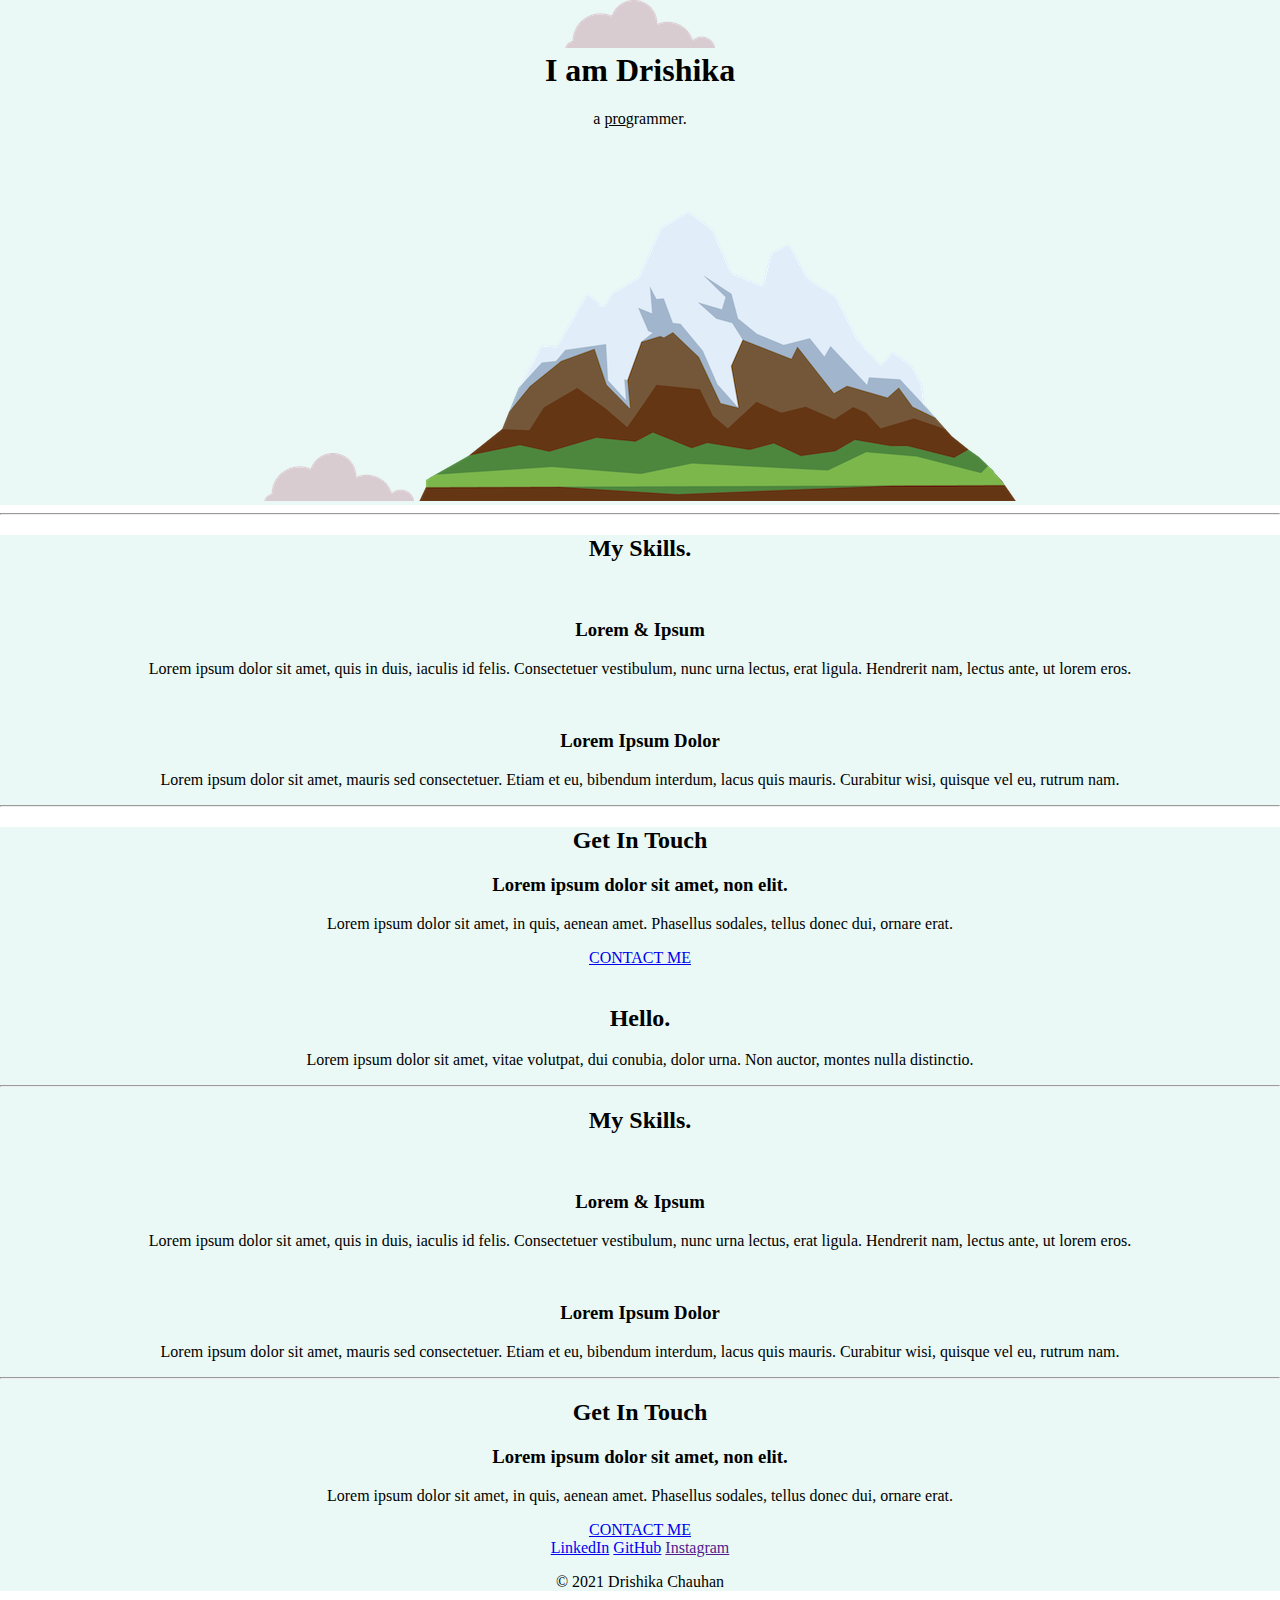
==== index.html @ bc863291 "Files added" ====
<!DOCTYPE html>
<html lang="en">
<head>
    <meta charset="UTF-8">
    <meta http-equiv="X-UA-Compatible" content="IE=edge">
    <meta name="viewport" content="width=device-width, initial-scale=1.0">

    <link rel = "stylesheet" type = "text/css" href="css/style.css">
    <link rel = "icon" href="favicon_new.ico">
    <title>Drishika Chauhan</title>

</head>
<body>

    <div class="top-container">
        <img src="images/cloud.png">
        <h1>I am Drishika</h1>
        <p>a <span class = "pro">pro</span>grammer.</p>
        <img src="images/cloud.png">
        <img src="images/mountain.png">
    </div>

    <div class="middle-container">
        
    </div>
    <hr>

    <div class="skills">
        <h2>My Skills.</h2>
        <div class="skill-row">
          <img class="" src="" alt="">
          <h3>Lorem & Ipsum</h3>
          <p>Lorem ipsum dolor sit amet, quis in duis, iaculis id felis. Consectetuer vestibulum, nunc urna lectus, erat ligula. Hendrerit nam, lectus ante, ut lorem eros.</p>
        </div>
        <div class="skill-row">
          <img class="" src="" alt="">
          <h3>Lorem Ipsum Dolor</h3>
          <p>Lorem ipsum dolor sit amet, mauris sed consectetuer. Etiam et eu, bibendum interdum, lacus quis mauris. Curabitur wisi, quisque vel eu, rutrum nam.</p>
        </div>
        <hr>
    </div>

    <div class="contact-me">
        <h2>Get In Touch</h2>
        <h3>Lorem ipsum dolor sit amet, non elit.</h3>
        <p>Lorem ipsum dolor sit amet, in quis, aenean amet. Phasellus sodales, tellus donec dui, ornare erat.</p>
        <a class="btn" href="mailto:name@email.com">CONTACT ME</a>
    </div>
      
</body>
</html>

<div class="middle-container">
    <div class="profile">
      <img src="" alt="">
      <h2>Hello.</h2>
      <p>Lorem ipsum dolor sit amet, vitae volutpat, dui conubia, dolor urna. Non auctor, montes nulla distinctio.</p>
    </div>
    <hr>
    <div class="skills">
      <h2>My Skills.</h2>
      <div class="skill-row">
        <img class="" src="" alt="">
        <h3>Lorem & Ipsum</h3>
        <p>Lorem ipsum dolor sit amet, quis in duis, iaculis id felis. Consectetuer vestibulum, nunc urna lectus, erat ligula. Hendrerit nam, lectus ante, ut lorem eros.</p>
      </div>
      <div class="skill-row">
        <img class="" src="" alt="">
        <h3>Lorem Ipsum Dolor</h3>
        <p>Lorem ipsum dolor sit amet, mauris sed consectetuer. Etiam et eu, bibendum interdum, lacus quis mauris. Curabitur wisi, quisque vel eu, rutrum nam.</p>
      </div>
    </div>
    <hr>
    <div class="contact-me">
      <h2>Get In Touch</h2>
      <h3>Lorem ipsum dolor sit amet, non elit.</h3>
      <p>Lorem ipsum dolor sit amet, in quis, aenean amet. Phasellus sodales, tellus donec dui, ornare erat.</p>
      <a class="btn" href="mailto:name@email.com">CONTACT ME</a>
    </div>
  </div>
  
  
  <div class="bottom-container">
    <a class="footer-link" href="https://www.linkedin.com/in/drishika-chauhan-647254206/">LinkedIn</a>
    <a class="footer-link" href="https://twitter.com/">GitHub</a>
    <a class="footer-link" href="">Instagram</a>
    <p>© 2021 Drishika Chauhan</p>
  </div>
---- css/style.css ----
div{
    background-color: #EAF9F5;   
}

.middle-container
{
    
}

.bottom-container
{
    
}

h1
{
    margin-top: 0px;
}

body
{
    margin: 0px;
    text-align: center;
}

.pro
{
    text-decoration: underline;
}
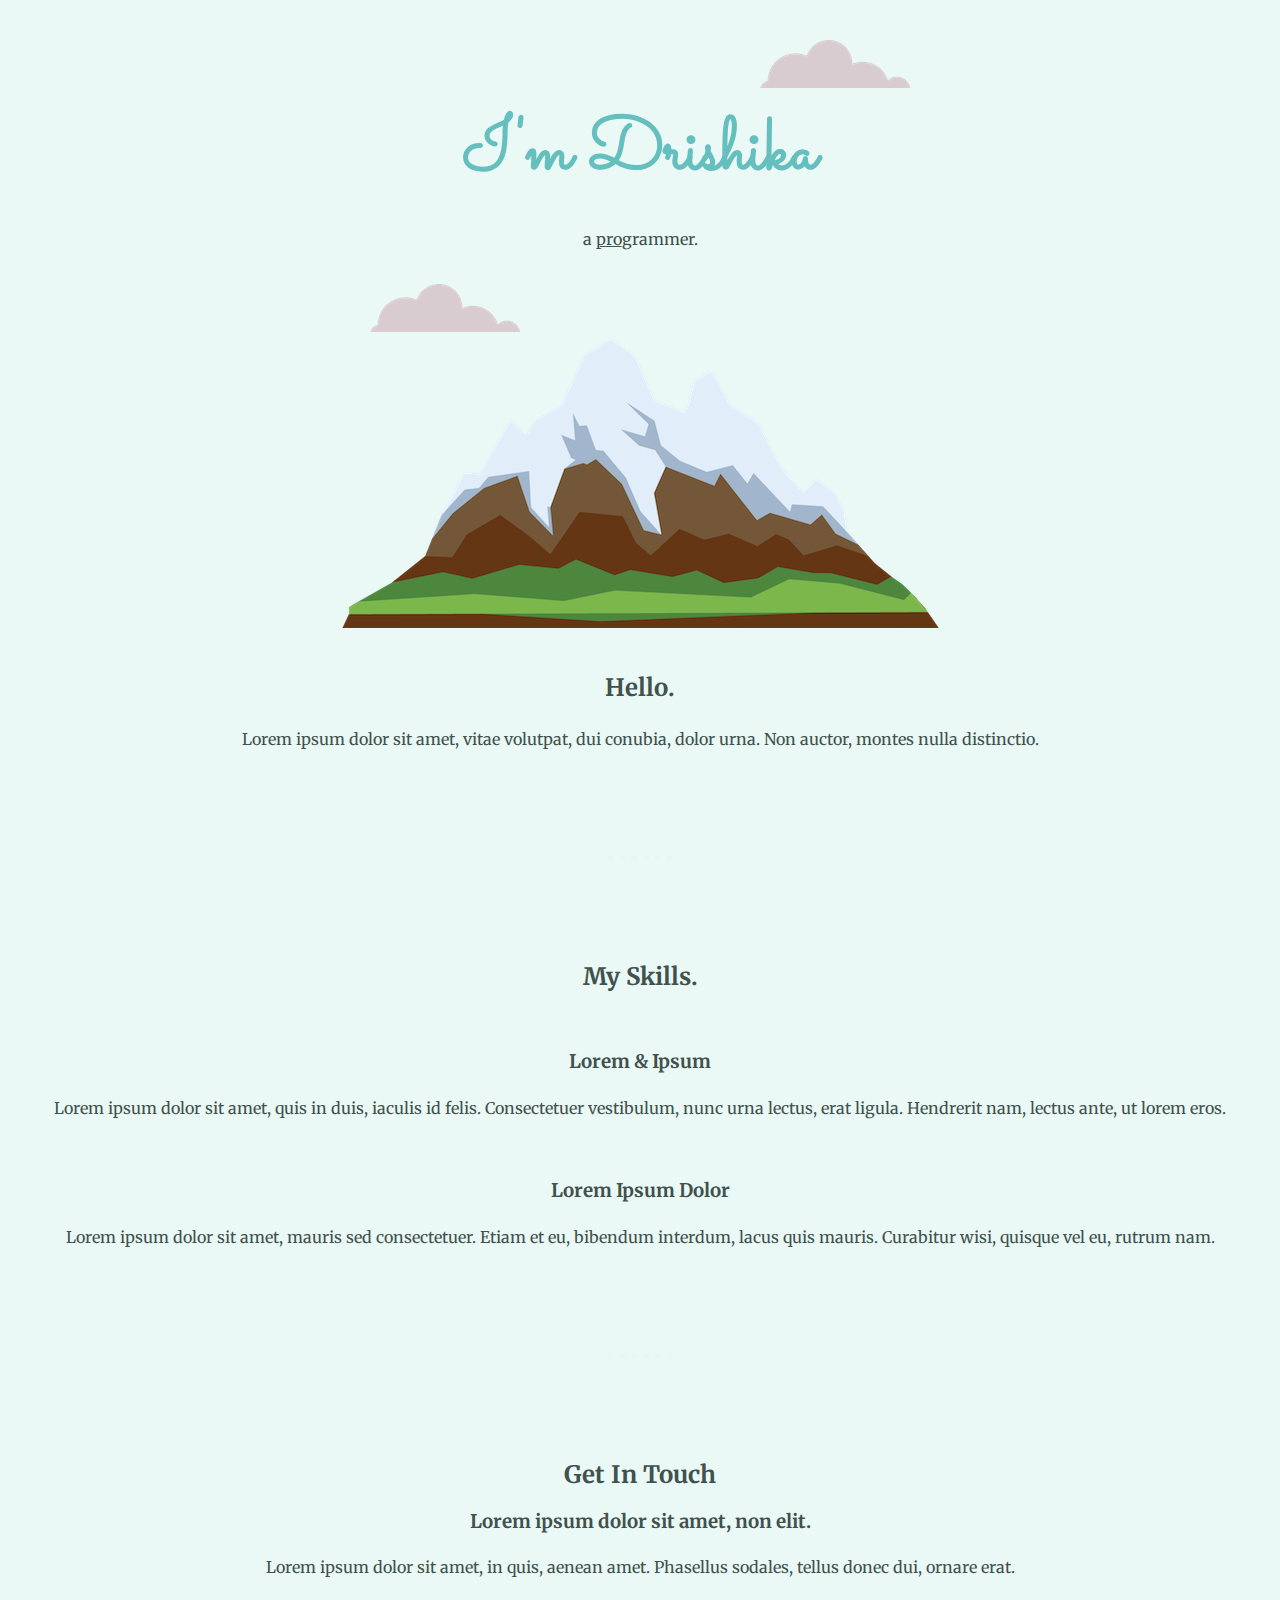
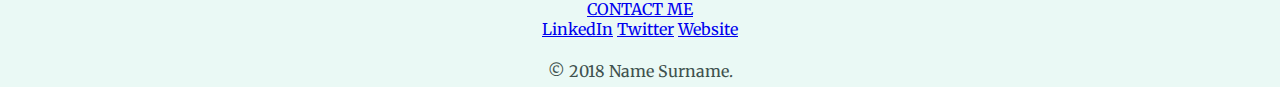
==== commit 758e77db: "files modified" ====
--- a/index.html
+++ b/index.html
@@ -13,19 +13,22 @@
 <body>
 
     <div class="top-container">
-        <img src="images/cloud.png">
-        <h1>I am Drishika</h1>
+        <img class="top-cloud" src="images/cloud.png">
+        <h1>I'm Drishika</h1>
         <p>a <span class = "pro">pro</span>grammer.</p>
-        <img src="images/cloud.png">
+        <img class="bottom-cloud" src="images/cloud.png">
         <img src="images/mountain.png">
     </div>
 
+
     <div class="middle-container">
-        
-    </div>
-    <hr>
-
-    <div class="skills">
+      <div class="profile">
+        <img src="" alt="">
+        <h2>Hello.</h2>
+        <p>Lorem ipsum dolor sit amet, vitae volutpat, dui conubia, dolor urna. Non auctor, montes nulla distinctio.</p>
+      </div>
+      <hr>
+      <div class="skills">
         <h2>My Skills.</h2>
         <div class="skill-row">
           <img class="" src="" alt="">
@@ -37,53 +40,21 @@
           <h3>Lorem Ipsum Dolor</h3>
           <p>Lorem ipsum dolor sit amet, mauris sed consectetuer. Etiam et eu, bibendum interdum, lacus quis mauris. Curabitur wisi, quisque vel eu, rutrum nam.</p>
         </div>
-        <hr>
-    </div>
-
-    <div class="contact-me">
+      </div>
+      <hr>
+      <div class="contact-me">
         <h2>Get In Touch</h2>
         <h3>Lorem ipsum dolor sit amet, non elit.</h3>
         <p>Lorem ipsum dolor sit amet, in quis, aenean amet. Phasellus sodales, tellus donec dui, ornare erat.</p>
         <a class="btn" href="mailto:name@email.com">CONTACT ME</a>
-    </div>
-      
-</body>
-</html>
-
-<div class="middle-container">
-    <div class="profile">
-      <img src="" alt="">
-      <h2>Hello.</h2>
-      <p>Lorem ipsum dolor sit amet, vitae volutpat, dui conubia, dolor urna. Non auctor, montes nulla distinctio.</p>
-    </div>
-    <hr>
-    <div class="skills">
-      <h2>My Skills.</h2>
-      <div class="skill-row">
-        <img class="" src="" alt="">
-        <h3>Lorem & Ipsum</h3>
-        <p>Lorem ipsum dolor sit amet, quis in duis, iaculis id felis. Consectetuer vestibulum, nunc urna lectus, erat ligula. Hendrerit nam, lectus ante, ut lorem eros.</p>
-      </div>
-      <div class="skill-row">
-        <img class="" src="" alt="">
-        <h3>Lorem Ipsum Dolor</h3>
-        <p>Lorem ipsum dolor sit amet, mauris sed consectetuer. Etiam et eu, bibendum interdum, lacus quis mauris. Curabitur wisi, quisque vel eu, rutrum nam.</p>
       </div>
     </div>
-    <hr>
-    <div class="contact-me">
-      <h2>Get In Touch</h2>
-      <h3>Lorem ipsum dolor sit amet, non elit.</h3>
-      <p>Lorem ipsum dolor sit amet, in quis, aenean amet. Phasellus sodales, tellus donec dui, ornare erat.</p>
-      <a class="btn" href="mailto:name@email.com">CONTACT ME</a>
+    
+    
+    <div class="bottom-container">
+      <a class="footer-link" href="https://www.linkedin.com/">LinkedIn</a>
+      <a class="footer-link" href="https://twitter.com/">Twitter</a>
+      <a class="footer-link" href="https://www.appbrewery.co/">Website</a>
+      <p>© 2018 Name Surname.</p>
     </div>
-  </div>
-  
-  
-  <div class="bottom-container">
-    <a class="footer-link" href="https://www.linkedin.com/in/drishika-chauhan-647254206/">LinkedIn</a>
-    <a class="footer-link" href="https://twitter.com/">GitHub</a>
-    <a class="footer-link" href="">Instagram</a>
-    <p>© 2021 Drishika Chauhan</p>
-  </div>
-  +</body>    --- a/css/style.css
+++ b/css/style.css
@@ -1,29 +1,202 @@
-div{
+@import url('https://fonts.googleapis.com/css2?family=Merriweather&family=Montserrat&family=Sacramento&display=swap');
+
+div
+{
     background-color: #EAF9F5;   
 }
 
-.middle-container
-{
-    
-}
-
-.bottom-container
-{
-    
+.top-container
+{
+    background-color: #EAF9F5;
+    position: relative;
+    padding-top: 100px;
+}
+.top-cloud 
+{
+    position: absolute;
+    right: 370px;
+    top: 40px;
+  }
+  
+.bottom-cloud 
+{
+    position: absolute;
+    left: 370px;
+    bottom: 300px;
 }
 
 h1
 {
-    margin-top: 0px;
+    color: #66BFBF;
+    font-size: 4.6em;
+    font-family: 'Sacramento', cursive;
+    margin: 0;
 }
 
 body
 {
-    margin: 0px;
+    margin: 0;
+    color: #40514E;
     text-align: center;
+    font-family: 'Merriweather', serif;
 }
 
 .pro
 {
     text-decoration: underline;
 }
+
+p
+{
+    line-height: 2;
+}
+
+hr {
+    border: dotted #EAF6F6 6px;
+    border-bottom: none;
+    width: 4%;
+    margin: 100px auto;
+  }
+
+/*
+body {
+    color: #40514E;
+    margin: 0;
+    text-align: center;
+    font-family: 'Merriweather', serif;
+  }
+  
+  h1 {
+    color: #66BFBF;
+    font-size: 5.625rem;
+    margin: 50px auto 0 auto;
+    font-family: 'Sacramento', cursive;
+  }
+  
+  h2 {
+    color: #66BFBF;
+    font-family: 'Montserrat', sans-serif;
+    font-size: 2.5rem;
+    font-weight: normal;
+    padding-bottom: 10px;
+  }
+  
+  h3 {
+    color: #11999E;
+    font-family: 'Montserrat', sans-serif;
+  }
+  
+  p {
+    line-height: 2;
+  }
+  
+  hr {
+    border: dotted #EAF6F6 6px;
+    border-bottom: none;
+    width: 4%;
+    margin: 100px auto;
+  }
+  
+  a{
+    color: #11999E;
+    font-family: 'Montserrat', sans-serif;
+    margin: 10px 20px;
+    text-decoration: none;
+  }
+  
+  a:hover {
+    color: #EAF6F6;
+  }
+  
+  .top-container {
+    background-color: #E4F9F5;
+    position: relative;
+    padding-top: 100px;
+  }
+  
+  .middle-container {
+    margin: 100px 0;
+  }
+  
+  .bottom-container {
+    background-color: #66BFBF;
+    padding: 50px 0 20px;
+  }
+  
+  .skill-row {
+    width: 50%;
+    margin: 100px auto 100px auto;
+    text-align: left;
+  }
+  
+  .pro {
+    text-decoration: underline;
+  }
+  
+  .intro {
+    width: 30%;
+    margin: auto;
+  }
+  
+  .contact-message {
+    width: 40%;
+    margin: 40px auto 60px;
+  }
+  
+  .copyright {
+    color: #EAF6F6;
+    font-size: 0.75rem;
+    padding: 20px 0;
+  }
+  
+  .top-cloud {
+    position: absolute;
+    right: 300px;
+    top: 40px;
+  }
+  
+  .bottom-cloud {
+    position: absolute;
+    left: 250px;
+    bottom: 300px;
+  }
+  
+  .code-img {
+    width: 25%;
+    float: left;
+    margin-right: 30px;
+  }
+  
+  .chilli-img {
+    width: 25%;
+    float: right;
+    margin-left: 30px;
+  }
+  
+  .btn {
+    background: #11cdd4;
+    background-image: -webkit-linear-gradient(top, #11cdd4, #11999e);
+    background-image: -moz-linear-gradient(top, #11cdd4, #11999e);
+    background-image: -ms-linear-gradient(top, #11cdd4, #11999e);
+    background-image: -o-linear-gradient(top, #11cdd4, #11999e);
+    background-image: linear-gradient(to bottom, #11cdd4, #11999e);
+    -webkit-border-radius: 8;
+    -moz-border-radius: 8;
+    border-radius: 8px;
+    font-family: 'Montserrat', sans-serif;
+    color: #ffffff;
+    font-size: 20px;
+    padding: 10px 20px 10px 20px;
+    text-decoration: none;
+  }
+  
+  .btn:hover {
+    background: #30e3cb;
+    background-image: -webkit-linear-gradient(top, #30e3cb, #2bc4ad);
+    background-image: -moz-linear-gradient(top, #30e3cb, #2bc4ad);
+    background-image: -ms-linear-gradient(top, #30e3cb, #2bc4ad);
+    background-image: -o-linear-gradient(top, #30e3cb, #2bc4ad);
+    background-image: linear-gradient(to bottom, #30e3cb, #2bc4ad);
+    text-decoration: none;
+  }
+*/  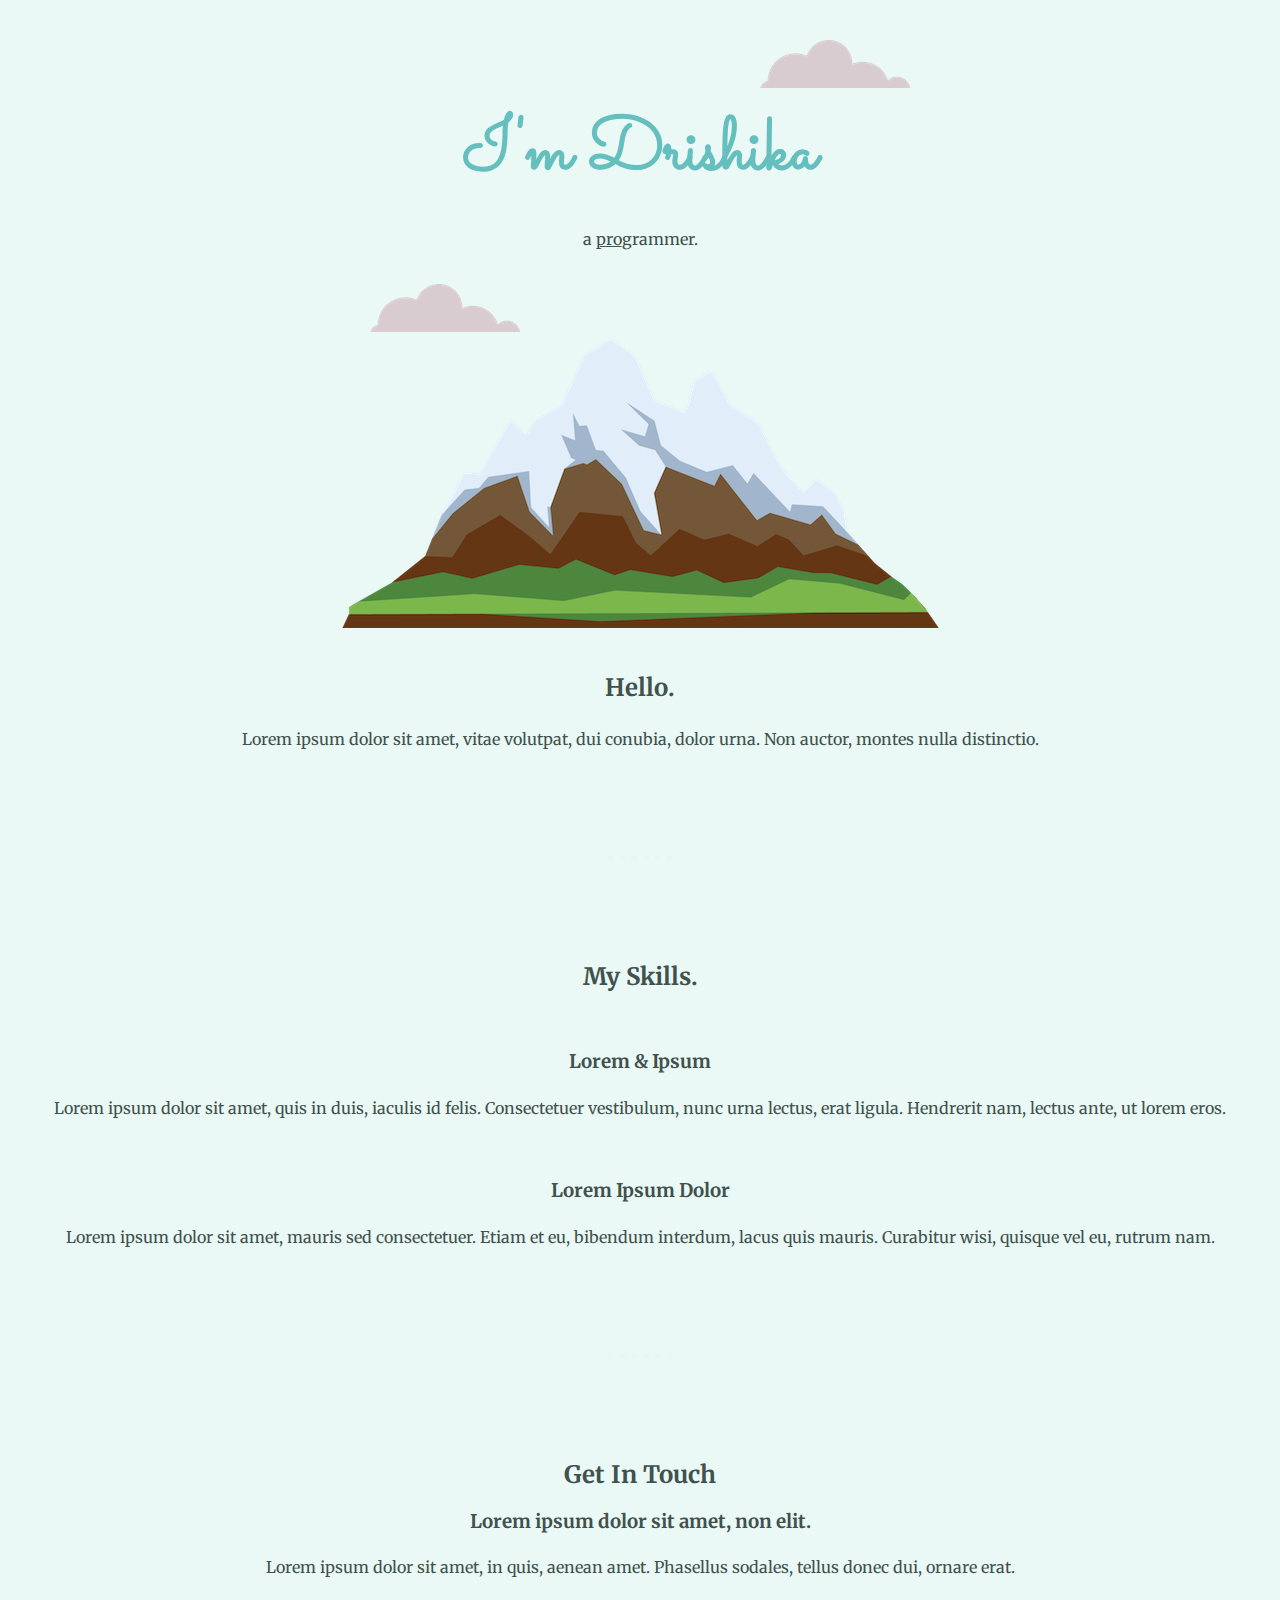
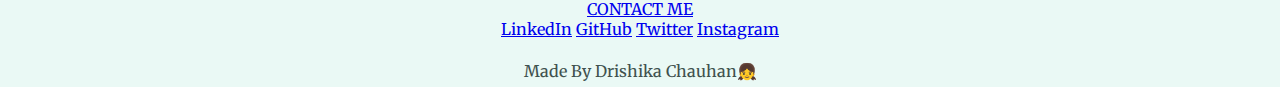
==== commit 21340451: "Files Modified" ====
--- a/index.html
+++ b/index.html
@@ -52,9 +52,10 @@
     
     
     <div class="bottom-container">
-      <a class="footer-link" href="https://www.linkedin.com/">LinkedIn</a>
-      <a class="footer-link" href="https://twitter.com/">Twitter</a>
-      <a class="footer-link" href="https://www.appbrewery.co/">Website</a>
-      <p>© 2018 Name Surname.</p>
+      <a class="footer-link" href="https://www.linkedin.com/in/drishika-chauhan-647254206/">LinkedIn</a>
+      <a class="footer-link" href="https://github.com/drishika2002">GitHub</a>
+      <a class="footer-link" href="https://twitter.com/Drishika2002">Twitter</a>
+      <a class="footer-link" href="https://www.instagram.com/drishika_dc16/">Instagram</a>
+      <p>Made By Drishika Chauhan👧</p>
     </div>
 </body>    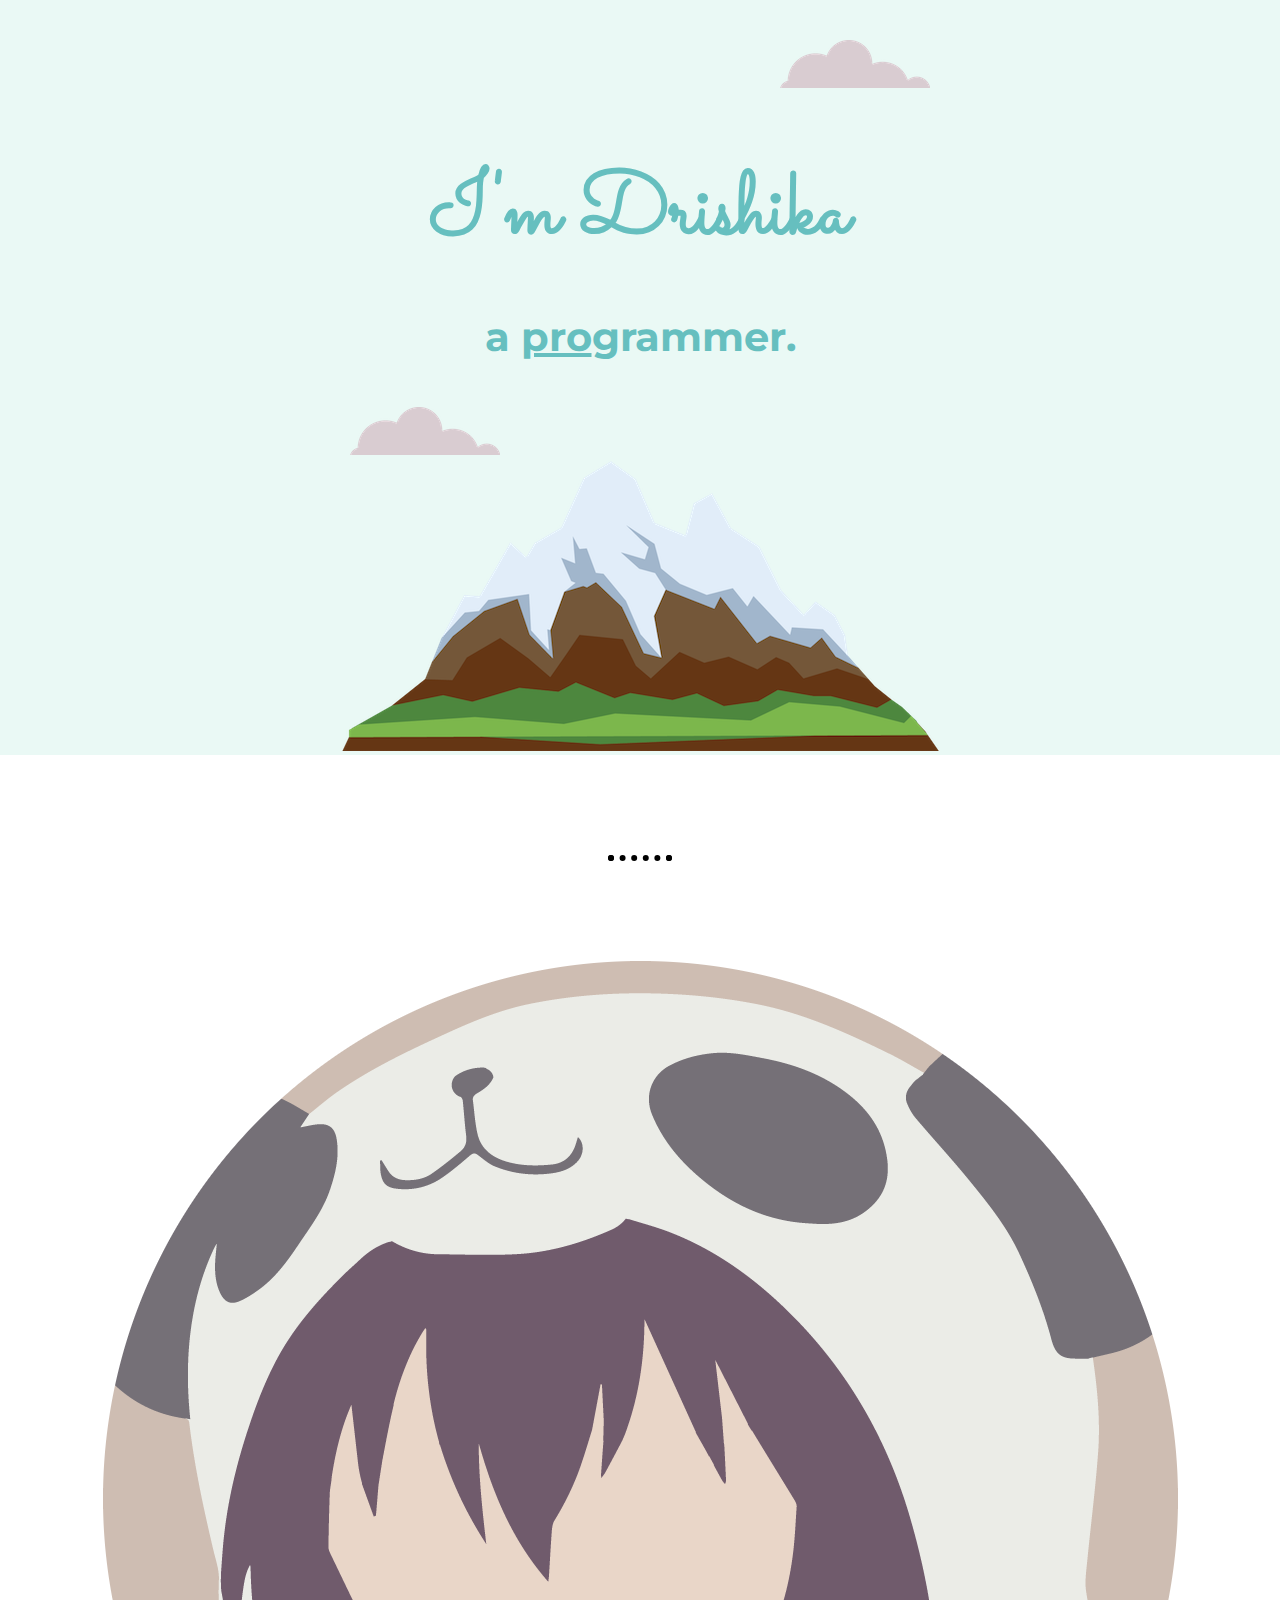
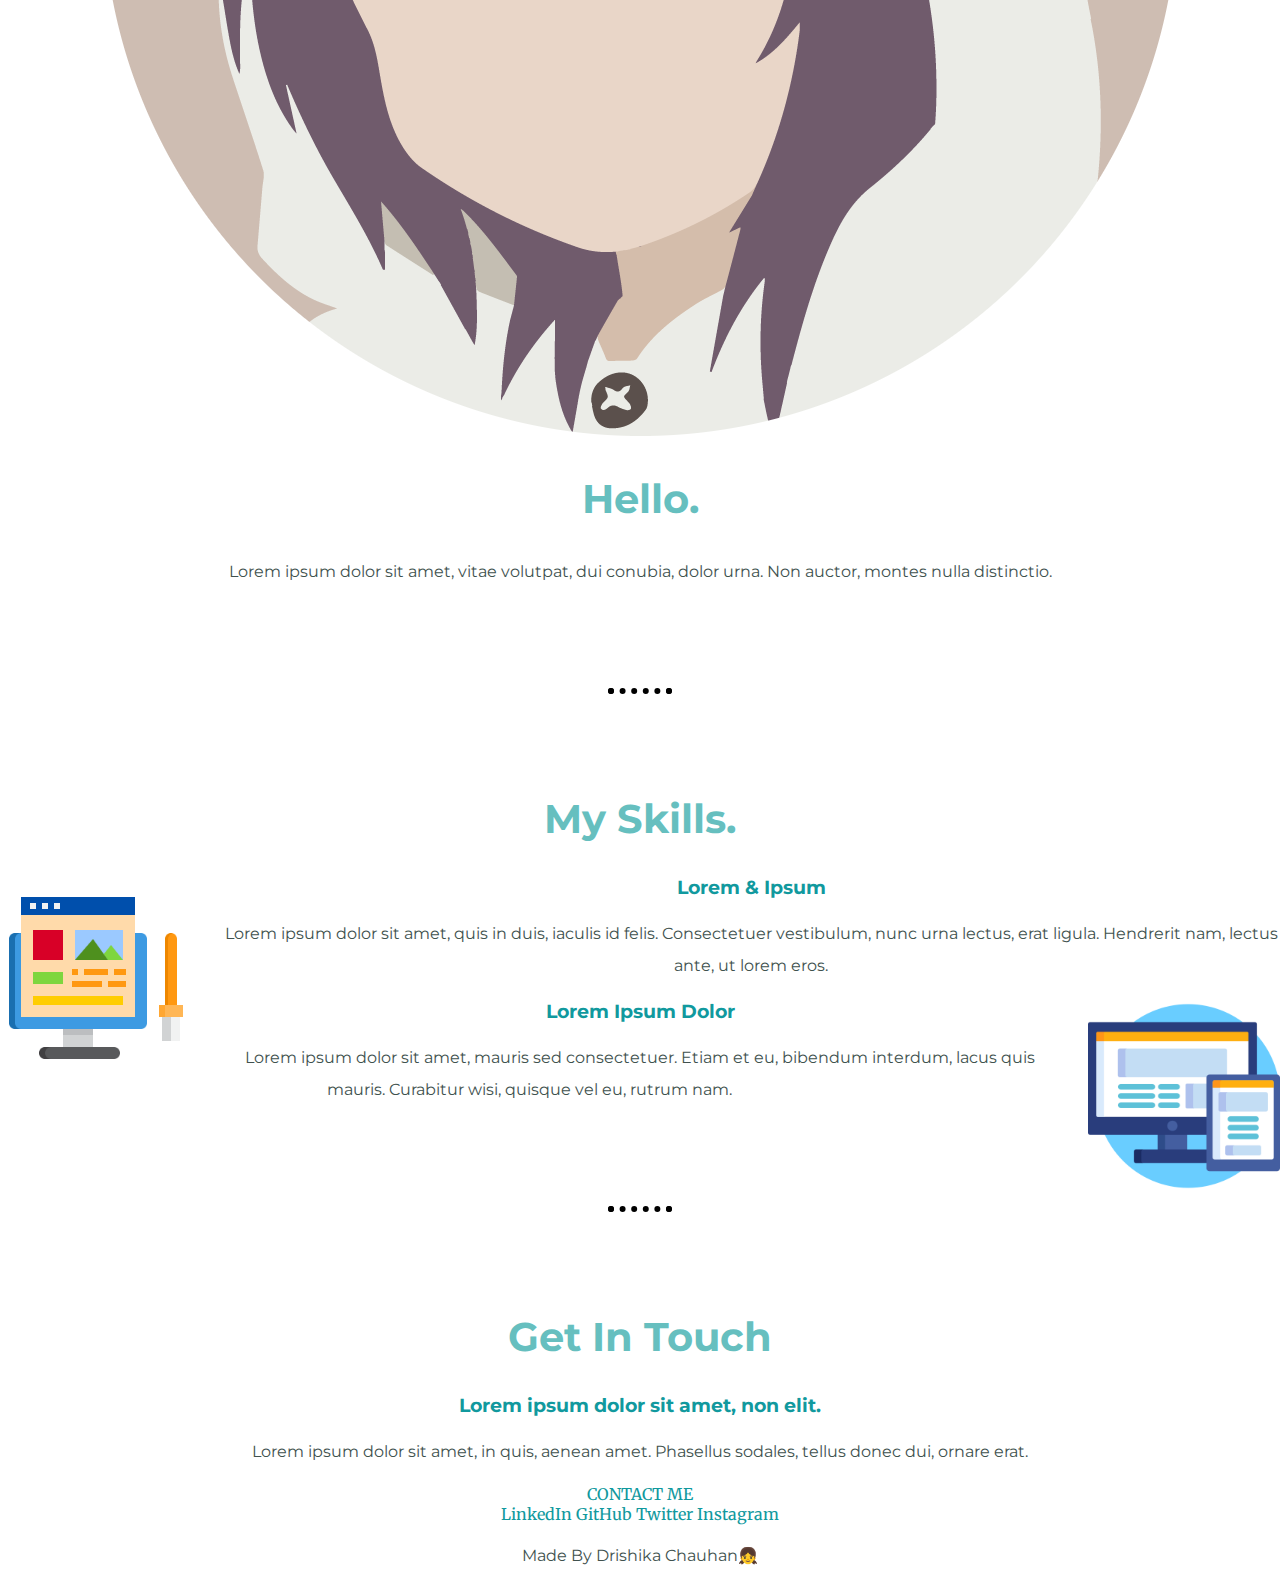
==== commit bf60f5d1: "New changes made" ====
--- a/index.html
+++ b/index.html
@@ -15,33 +15,38 @@
     <div class="top-container">
         <img class="top-cloud" src="images/cloud.png">
         <h1>I'm Drishika</h1>
-        <p>a <span class = "pro">pro</span>grammer.</p>
+        <h2>a <span class = "pro">pro</span>grammer.</h2>
         <img class="bottom-cloud" src="images/cloud.png">
         <img src="images/mountain.png">
     </div>
 
+    <hr>
 
     <div class="middle-container">
       <div class="profile">
-        <img src="" alt="">
+        <img src="images\image (1)-modified.png" alt="profile pic">
         <h2>Hello.</h2>
         <p>Lorem ipsum dolor sit amet, vitae volutpat, dui conubia, dolor urna. Non auctor, montes nulla distinctio.</p>
       </div>
+
       <hr>
+
       <div class="skills">
         <h2>My Skills.</h2>
         <div class="skill-row">
-          <img class="" src="" alt="">
+          <img class="design-image" src="images/image1.png" alt="My first Skill">
           <h3>Lorem & Ipsum</h3>
           <p>Lorem ipsum dolor sit amet, quis in duis, iaculis id felis. Consectetuer vestibulum, nunc urna lectus, erat ligula. Hendrerit nam, lectus ante, ut lorem eros.</p>
         </div>
         <div class="skill-row">
-          <img class="" src="" alt="">
+          <img class="computer-img" src="images/image2.png" alt="My second skill">
           <h3>Lorem Ipsum Dolor</h3>
           <p>Lorem ipsum dolor sit amet, mauris sed consectetuer. Etiam et eu, bibendum interdum, lacus quis mauris. Curabitur wisi, quisque vel eu, rutrum nam.</p>
         </div>
       </div>
+
       <hr>
+
       <div class="contact-me">
         <h2>Get In Touch</h2>
         <h3>Lorem ipsum dolor sit amet, non elit.</h3>
@@ -49,7 +54,6 @@
         <a class="btn" href="mailto:name@email.com">CONTACT ME</a>
       </div>
     </div>
-    
     
     <div class="bottom-container">
       <a class="footer-link" href="https://www.linkedin.com/in/drishika-chauhan-647254206/">LinkedIn</a>
--- a/css/style.css
+++ b/css/style.css
@@ -1,8 +1,32 @@
 @import url('https://fonts.googleapis.com/css2?family=Merriweather&family=Montserrat&family=Sacramento&display=swap');
 
-div
+body
 {
-    background-color: #EAF9F5;   
+    margin: 0;
+    color: #40514E;
+    text-align: center;
+    font-family: 'Merriweather', serif;
+}
+
+h1
+{
+    color: #66BFBF;
+    font-size: 5.5rem;
+    font-family: 'Sacramento', cursive;
+    margin: 50px auto 0 auto;
+}
+
+h2
+{
+  color: #66BFBF;
+  font-family: 'Montserrat', sans-serif;
+  font-size: 2.5rem;
+}
+
+h3
+{
+  color: #11999E;
+  font-family: 'Montserrat', sans-serif;
 }
 
 .top-container
@@ -14,23 +38,21 @@
 .top-cloud 
 {
     position: absolute;
-    right: 370px;
+    right: 350px;
     top: 40px;
   }
   
 .bottom-cloud 
 {
     position: absolute;
-    left: 370px;
+    left: 350px;
     bottom: 300px;
 }
 
-h1
+a
 {
-    color: #66BFBF;
-    font-size: 4.6em;
-    font-family: 'Sacramento', cursive;
-    margin: 0;
+  color: #11999E;
+  text-decoration: none;
 }
 
 body
@@ -49,154 +71,24 @@
 p
 {
     line-height: 2;
+    font-family: 'Montserrat', sans-serif;
+}
+
+.design-image {
+  width: 15%;
+  float: left;
+  margin-right: 30px;
+}
+
+.computer-img {
+  width: 15%;
+  float: right;
+  margin-left: 30px;
 }
 
 hr {
-    border: dotted #EAF6F6 6px;
+    border: dotted #000000 6px;
     border-bottom: none;
     width: 4%;
     margin: 100px auto;
   }
-
-/*
-body {
-    color: #40514E;
-    margin: 0;
-    text-align: center;
-    font-family: 'Merriweather', serif;
-  }
-  
-  h1 {
-    color: #66BFBF;
-    font-size: 5.625rem;
-    margin: 50px auto 0 auto;
-    font-family: 'Sacramento', cursive;
-  }
-  
-  h2 {
-    color: #66BFBF;
-    font-family: 'Montserrat', sans-serif;
-    font-size: 2.5rem;
-    font-weight: normal;
-    padding-bottom: 10px;
-  }
-  
-  h3 {
-    color: #11999E;
-    font-family: 'Montserrat', sans-serif;
-  }
-  
-  p {
-    line-height: 2;
-  }
-  
-  hr {
-    border: dotted #EAF6F6 6px;
-    border-bottom: none;
-    width: 4%;
-    margin: 100px auto;
-  }
-  
-  a{
-    color: #11999E;
-    font-family: 'Montserrat', sans-serif;
-    margin: 10px 20px;
-    text-decoration: none;
-  }
-  
-  a:hover {
-    color: #EAF6F6;
-  }
-  
-  .top-container {
-    background-color: #E4F9F5;
-    position: relative;
-    padding-top: 100px;
-  }
-  
-  .middle-container {
-    margin: 100px 0;
-  }
-  
-  .bottom-container {
-    background-color: #66BFBF;
-    padding: 50px 0 20px;
-  }
-  
-  .skill-row {
-    width: 50%;
-    margin: 100px auto 100px auto;
-    text-align: left;
-  }
-  
-  .pro {
-    text-decoration: underline;
-  }
-  
-  .intro {
-    width: 30%;
-    margin: auto;
-  }
-  
-  .contact-message {
-    width: 40%;
-    margin: 40px auto 60px;
-  }
-  
-  .copyright {
-    color: #EAF6F6;
-    font-size: 0.75rem;
-    padding: 20px 0;
-  }
-  
-  .top-cloud {
-    position: absolute;
-    right: 300px;
-    top: 40px;
-  }
-  
-  .bottom-cloud {
-    position: absolute;
-    left: 250px;
-    bottom: 300px;
-  }
-  
-  .code-img {
-    width: 25%;
-    float: left;
-    margin-right: 30px;
-  }
-  
-  .chilli-img {
-    width: 25%;
-    float: right;
-    margin-left: 30px;
-  }
-  
-  .btn {
-    background: #11cdd4;
-    background-image: -webkit-linear-gradient(top, #11cdd4, #11999e);
-    background-image: -moz-linear-gradient(top, #11cdd4, #11999e);
-    background-image: -ms-linear-gradient(top, #11cdd4, #11999e);
-    background-image: -o-linear-gradient(top, #11cdd4, #11999e);
-    background-image: linear-gradient(to bottom, #11cdd4, #11999e);
-    -webkit-border-radius: 8;
-    -moz-border-radius: 8;
-    border-radius: 8px;
-    font-family: 'Montserrat', sans-serif;
-    color: #ffffff;
-    font-size: 20px;
-    padding: 10px 20px 10px 20px;
-    text-decoration: none;
-  }
-  
-  .btn:hover {
-    background: #30e3cb;
-    background-image: -webkit-linear-gradient(top, #30e3cb, #2bc4ad);
-    background-image: -moz-linear-gradient(top, #30e3cb, #2bc4ad);
-    background-image: -ms-linear-gradient(top, #30e3cb, #2bc4ad);
-    background-image: -o-linear-gradient(top, #30e3cb, #2bc4ad);
-    background-image: linear-gradient(to bottom, #30e3cb, #2bc4ad);
-    text-decoration: none;
-  }
-*/  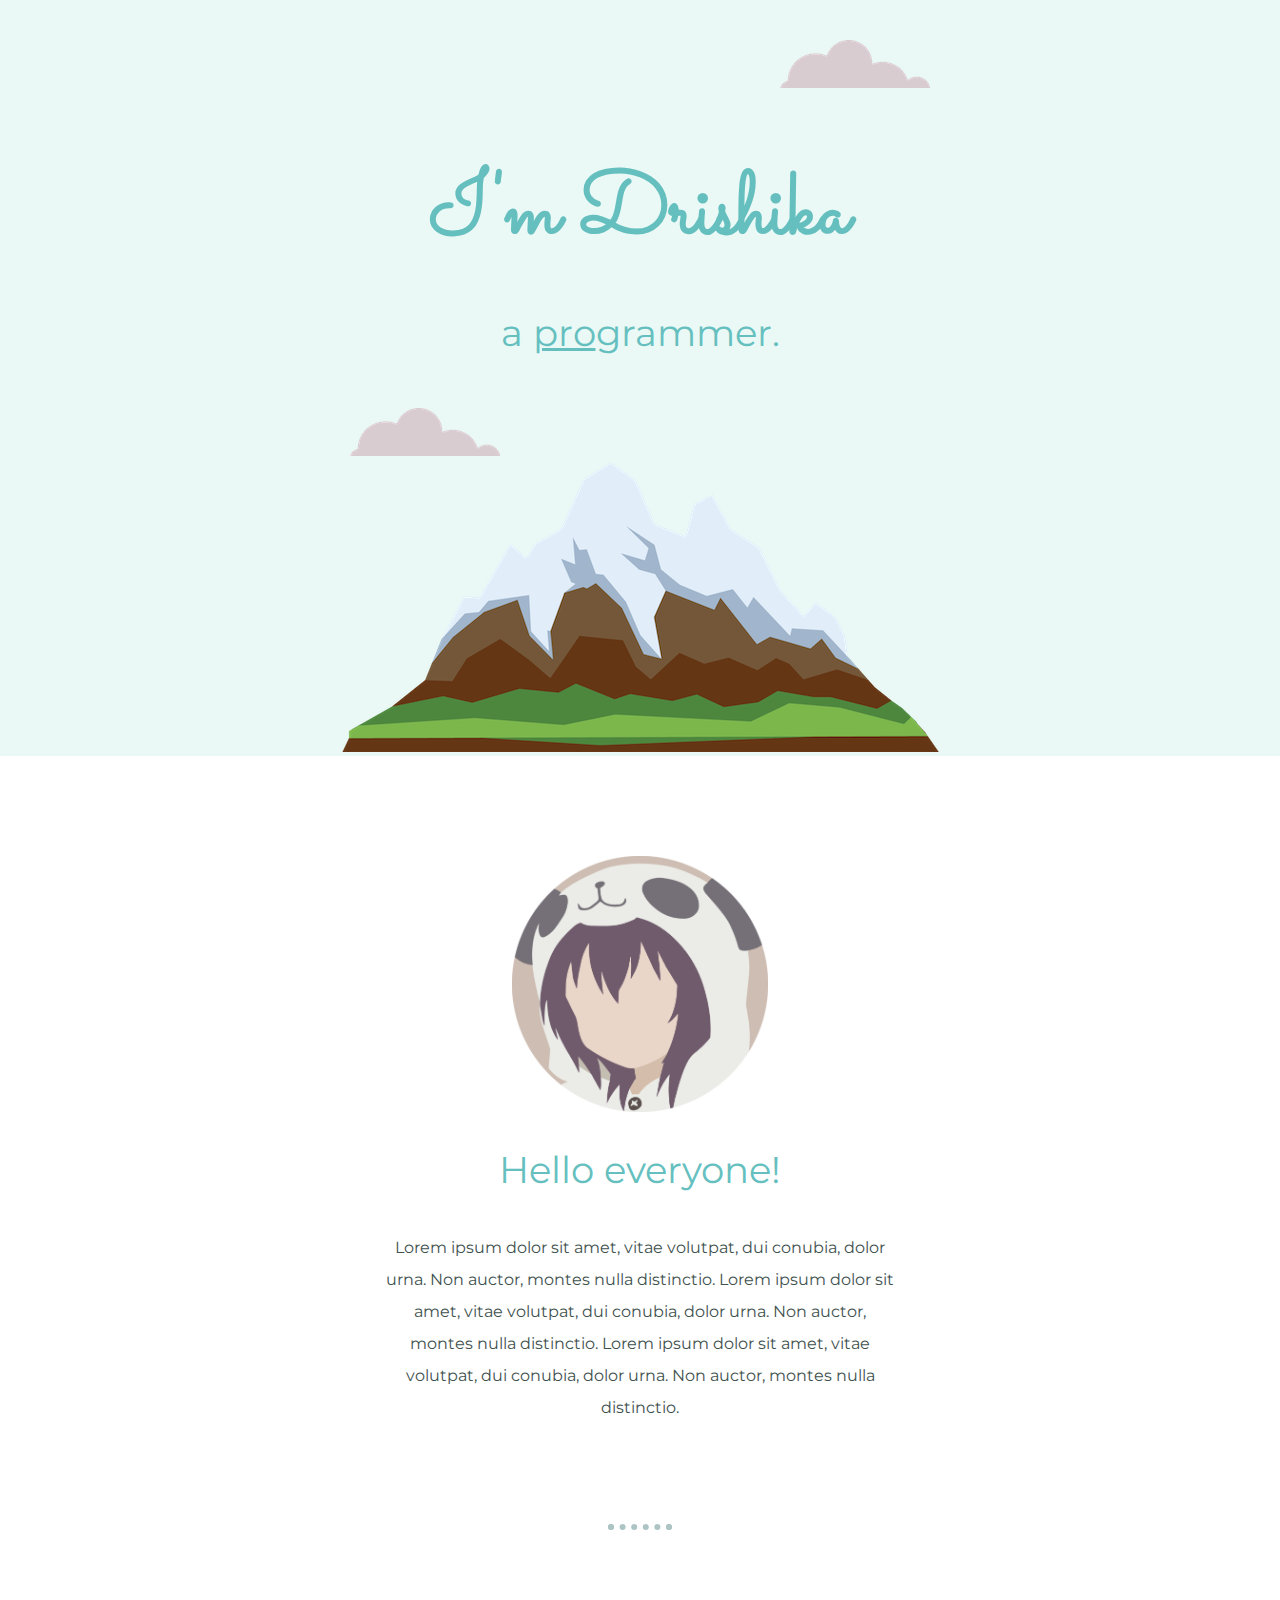
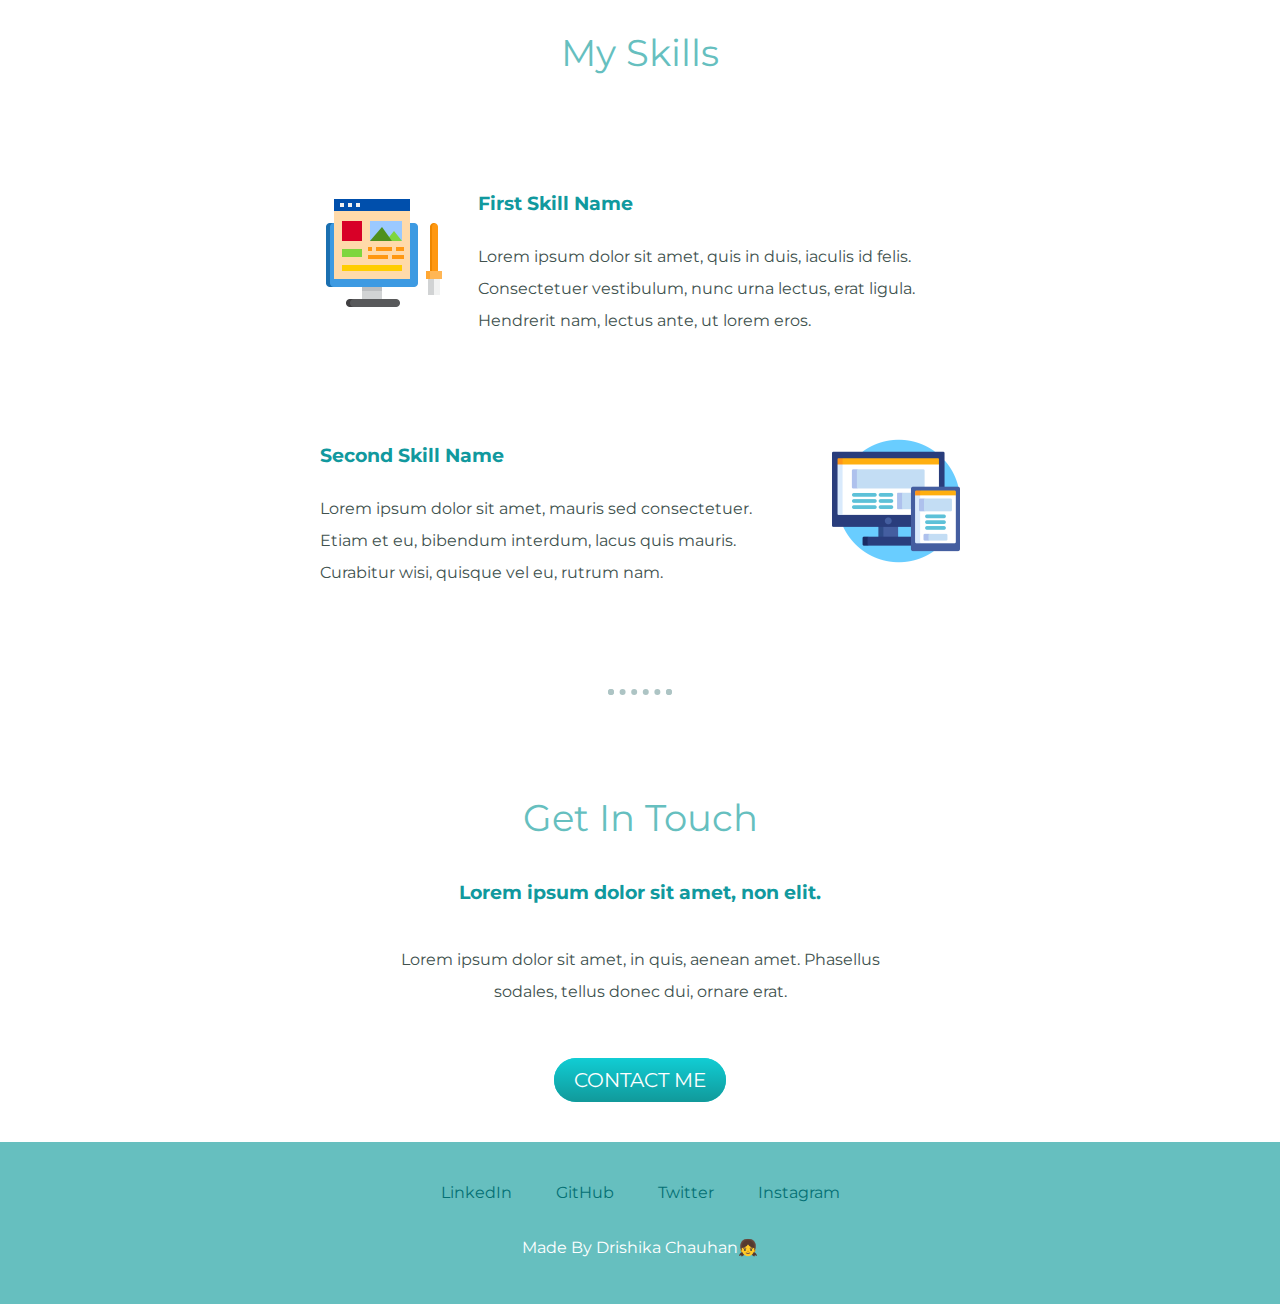
==== commit 75aadb89: "Final changes made" ====
--- a/index.html
+++ b/index.html
@@ -20,27 +20,25 @@
         <img src="images/mountain.png">
     </div>
 
-    <hr>
-
     <div class="middle-container">
       <div class="profile">
-        <img src="images\image (1)-modified.png" alt="profile pic">
-        <h2>Hello.</h2>
-        <p>Lorem ipsum dolor sit amet, vitae volutpat, dui conubia, dolor urna. Non auctor, montes nulla distinctio.</p>
+        <img class="profile-pic" src="images\image (1)-modified.png" alt="profile pic">
+        <h2>Hello everyone!</h2>
+        <p class = "intro">Lorem ipsum dolor sit amet, vitae volutpat, dui conubia, dolor urna. Non auctor, montes nulla distinctio. Lorem ipsum dolor sit amet, vitae volutpat, dui conubia, dolor urna. Non auctor, montes nulla distinctio. Lorem ipsum dolor sit amet, vitae volutpat, dui conubia, dolor urna. Non auctor, montes nulla distinctio.</p>
       </div>
 
       <hr>
 
       <div class="skills">
-        <h2>My Skills.</h2>
+        <h2>My Skills</h2>
         <div class="skill-row">
           <img class="design-image" src="images/image1.png" alt="My first Skill">
-          <h3>Lorem & Ipsum</h3>
+          <h3>First Skill Name</h3>
           <p>Lorem ipsum dolor sit amet, quis in duis, iaculis id felis. Consectetuer vestibulum, nunc urna lectus, erat ligula. Hendrerit nam, lectus ante, ut lorem eros.</p>
         </div>
         <div class="skill-row">
           <img class="computer-img" src="images/image2.png" alt="My second skill">
-          <h3>Lorem Ipsum Dolor</h3>
+          <h3>Second Skill Name</h3>
           <p>Lorem ipsum dolor sit amet, mauris sed consectetuer. Etiam et eu, bibendum interdum, lacus quis mauris. Curabitur wisi, quisque vel eu, rutrum nam.</p>
         </div>
       </div>
@@ -50,7 +48,7 @@
       <div class="contact-me">
         <h2>Get In Touch</h2>
         <h3>Lorem ipsum dolor sit amet, non elit.</h3>
-        <p>Lorem ipsum dolor sit amet, in quis, aenean amet. Phasellus sodales, tellus donec dui, ornare erat.</p>
+        <p class="contact-msg">Lorem ipsum dolor sit amet, in quis, aenean amet. Phasellus sodales, tellus donec dui, ornare erat. </p>
         <a class="btn" href="mailto:name@email.com">CONTACT ME</a>
       </div>
     </div>
@@ -60,6 +58,6 @@
       <a class="footer-link" href="https://github.com/drishika2002">GitHub</a>
       <a class="footer-link" href="https://twitter.com/Drishika2002">Twitter</a>
       <a class="footer-link" href="https://www.instagram.com/drishika_dc16/">Instagram</a>
-      <p>Made By Drishika Chauhan👧</p>
+      <p class="footer">Made By Drishika Chauhan👧</p>
     </div>
 </body>    --- a/css/style.css
+++ b/css/style.css
@@ -20,7 +20,9 @@
 {
   color: #66BFBF;
   font-family: 'Montserrat', sans-serif;
-  font-size: 2.5rem;
+  font-size: 2.3rem;
+  font-weight: normal;
+  padding-bottom: 10px;
 }
 
 h3
@@ -35,6 +37,25 @@
     position: relative;
     padding-top: 100px;
 }
+
+.middle-container
+{
+    padding-top: 100px;
+}
+
+.bottom-container
+{
+  padding: 40px;
+  background-color: #66BFBF;
+  margin-top: 50px;
+}
+
+.intro
+{
+  width: 40%;
+  margin: auto;
+}
+
 .top-cloud 
 {
     position: absolute;
@@ -51,8 +72,14 @@
 
 a
 {
-  color: #11999E;
+  color: #047074;
+  margin: 10px 20px;
+  font-family: 'Montserrat', sans-serif;
   text-decoration: none;
+}
+
+a:hover {
+  color: #EAF6F6;
 }
 
 body
@@ -70,25 +97,79 @@
 
 p
 {
+    margin: 0;
     line-height: 2;
     font-family: 'Montserrat', sans-serif;
 }
 
+.skill-row
+{
+  width: 50%;
+  margin: 100px auto 100px auto;
+  text-align: left;
+  line-height: 2;
+}
+
 .design-image {
-  width: 15%;
+  width: 20%;
   float: left;
   margin-right: 30px;
 }
 
 .computer-img {
-  width: 15%;
+  width: 20%;
   float: right;
   margin-left: 30px;
 }
 
-hr {
-    border: dotted #000000 6px;
+.profile-pic
+{
+  width: 20%;
+}
+
+hr 
+{
+    border: dotted #adc4c4 6px;
     border-bottom: none;
     width: 4%;
     margin: 100px auto;
-  }
+}
+
+.contact-msg
+{
+  width: 40%;
+  margin: 40px auto 60px;
+}
+
+.footer
+{
+  margin-top: 30px;
+  color: white;
+}
+
+.btn {
+  background: #11CDD4;
+  background-image: -webkit-linear-gradient(top, #11CDD4, #11999A);
+  background-image: -moz-linear-gradient(top, #11CDD4, #11999A);
+  background-image: -ms-linear-gradient(top, #11CDD4, #11999A);
+  background-image: -o-linear-gradient(top, #11CDD4, #11999A);
+  background-image: linear-gradient(to bottom, #11CDD4, #11999A);
+  -webkit-border-radius: 25;
+  -moz-border-radius: 25;
+  border-radius: 25px;
+  font-family: 'Montserrat', sans-serif;
+  color: #ffffff;
+  font-size: 20px;
+  padding: 10px 20px 10px 20px;
+  text-decoration: none;
+}
+
+.btn:hover {
+  background: #30E3CB;
+  background-image: -webkit-linear-gradient(top, #30E3CB, #2BC4AD);
+  background-image: -moz-linear-gradient(top, #30E3CB, #2BC4AD);
+  background-image: -ms-linear-gradient(top, #30E3CB, #2BC4AD);
+  background-image: -o-linear-gradient(top, #30E3CB, #2BC4AD);
+  background-image: linear-gradient(to bottom, #30E3CB, #2BC4AD);
+  text-decoration: none;
+}